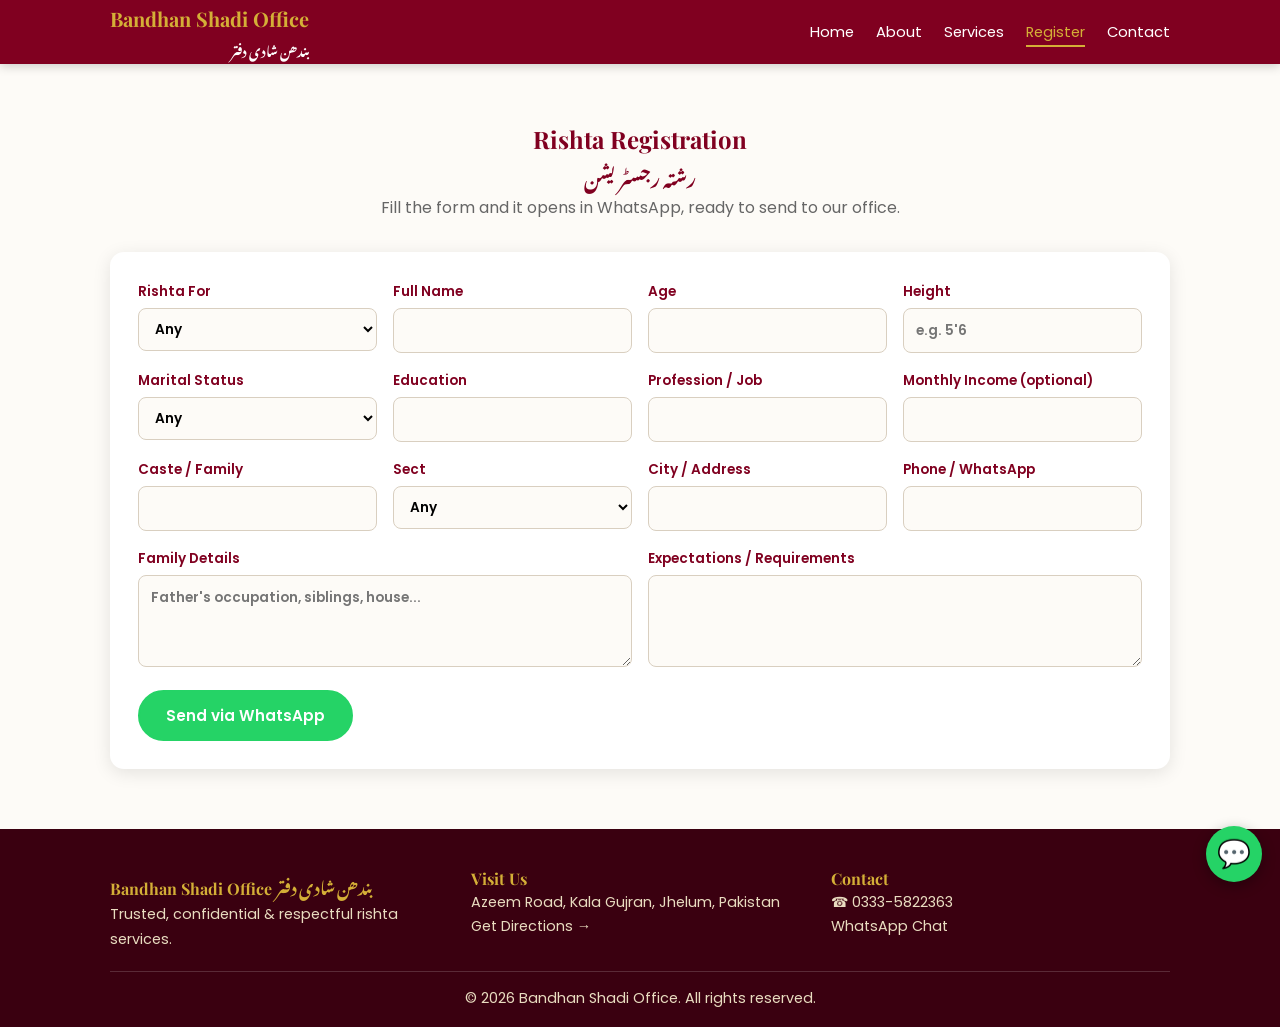
==== register.html @ 281a9fa3 "Add files via upload" ====
<!DOCTYPE html>
<html lang="en"><head><meta charset="UTF-8"><meta name="viewport" content="width=device-width,initial-scale=1">
<title>Register | Bandhan Shadi Office بندھن شادی دفتر</title><meta name="description" content="Register your rishta proposal with Bandhan Shadi Office, Jhelum.">
<link rel="preconnect" href="https://fonts.googleapis.com"><link rel="preconnect" href="https://fonts.gstatic.com" crossorigin>
<link href="https://fonts.googleapis.com/css2?family=Noto+Nastaliq+Urdu:wght@400;700&family=Playfair+Display:wght@600;700&family=Poppins:wght@400;600&display=swap" rel="stylesheet">
<link rel="stylesheet" href="style.css"></head><body>
<header><div class="w nav"><a class="logo" href="index.html">Bandhan Shadi Office<small class="ur">بندھن شادی دفتر</small></a>
<button id="mb" aria-label="Menu">&#9776;</button><nav><a href="index.html">Home</a><a href="about.html">About</a><a href="services.html">Services</a><a href="register.html" class=on>Register</a><a href="contact.html">Contact</a></nav></div></header>
<section><div class="w"><div class="c"><h2>Rishta Registration</h2><h3 class="ur">رشتہ رجسٹریشن</h3><p class="sub">Fill the form and it opens in WhatsApp, ready to send to our office.</p></div>
<form data-wa-form="New Rishta Registration"><div class="fg"><label>Rishta For<select><option value="">Any</option><option>Boy (Groom)</option><option>Girl (Bride)</option></select></label><label>Full Name<input type="text" placeholder=""></label><label>Age<input type="number" placeholder=""></label><label>Height<input type="text" placeholder="e.g. 5'6"></label><label>Marital Status<select><option value="">Any</option><option>Never Married</option><option>Divorced</option><option>Widowed</option></select></label><label>Education<input type="text" placeholder=""></label><label>Profession / Job<input type="text" placeholder=""></label><label>Monthly Income (optional)<input type="text" placeholder=""></label><label>Caste / Family<input type="text" placeholder=""></label><label>Sect<select><option value="">Any</option><option>Sunni</option><option>Shia</option><option>Other</option></select></label><label>City / Address<input type="text" placeholder=""></label><label>Phone / WhatsApp<input type="tel" placeholder=""></label></div>
<div class="fg"><label>Family Details<textarea rows="3" placeholder="Father's occupation, siblings, house..."></textarea></label><label>Expectations / Requirements<textarea rows="3"></textarea></label></div>
<button class="btn wa">Send via WhatsApp</button></form></div></section>
<footer><div class="w"><div class="grid"><div><h3>Bandhan Shadi Office <span class="ur">بندھن شادی دفتر</span></h3><p>Trusted, confidential & respectful rishta services.</p></div>
<div><h3>Visit Us</h3><p>Azeem Road, Kala Gujran, Jhelum, Pakistan<br><a href="https://www.google.com/maps/dir/?api=1&destination=Azeem+Road+Kala+Gujran+Jhelum+Pakistan" target="_blank" rel="noopener">Get Directions &rarr;</a></p></div>
<div><h3>Contact</h3><p><a href="tel:03335822363">&#9742; 0333-5822363</a><br><a data-wa href="#">WhatsApp Chat</a></p></div></div>
<p class="cp">&copy; 2026 Bandhan Shadi Office. All rights reserved.</p></div></footer>
<a class="fab" data-wa href="#" aria-label="WhatsApp">&#128172;</a>
<script src="script.js"></script>
<!-- CHATBOT SCRIPT PLACEHOLDER -->
</body></html>
---- style.css ----
:root{--m:#800020;--g:#D4AF37;--bg:#FDFBF7;--t:#2b2b2b;--r:14px}
*{box-sizing:border-box;margin:0;padding:0}
body{font-family:'Poppins',sans-serif;background:var(--bg);color:var(--t);line-height:1.7}
.ur{font-family:'Noto Nastaliq Urdu',serif;direction:rtl;line-height:2.1}
h1,h2,h3{font-family:'Playfair Display',serif;color:var(--m);line-height:1.3}
a{text-decoration:none;color:inherit}
.w{max-width:1100px;margin:auto;padding:0 20px}
section{padding:60px 0}.alt{background:#f6efe4}
.c{text-align:center}.sub{color:#666;margin-bottom:30px}
header{background:var(--m);position:sticky;top:0;z-index:9;box-shadow:0 2px 10px #0003}
.nav{display:flex;justify-content:space-between;align-items:center;min-height:64px}
.logo{color:var(--g);font-family:'Playfair Display',serif;font-size:1.25rem;font-weight:700}
.logo small{display:block;font-size:.8rem;color:#fff}
nav a{color:#fff;margin-left:22px;font-size:.92rem;padding-bottom:3px}
nav a:hover,nav a.on{color:var(--g);border-bottom:2px solid var(--g)}
#mb{display:none;background:none;border:0;color:var(--g);font-size:1.8rem;cursor:pointer}
.btn{display:inline-block;padding:12px 26px;border-radius:50px;font-weight:600;border:2px solid var(--g);background:var(--g);color:#3a0010;cursor:pointer;font-size:.95rem;font-family:inherit;transition:.2s}
.btn:hover{transform:translateY(-2px);box-shadow:0 6px 16px #0003}
.btn.o{background:transparent;color:var(--g)}.btn.wa{background:#25D366;border-color:#25D366;color:#fff}
.btn.m{background:var(--m);border-color:var(--m);color:#fff}
.hero{background:linear-gradient(135deg,#800020ee,#4d0013f0);color:#fff;text-align:center;padding:90px 0}
.hero h1{color:var(--g);font-size:2.6rem}.hero p{max-width:640px;margin:14px auto 28px;color:#f3e9d2}
.hero .btn{margin:6px}
.grid{display:grid;grid-template-columns:repeat(auto-fit,minmax(240px,1fr));gap:22px}
.card{background:#fff;border-radius:var(--r);padding:26px;box-shadow:0 4px 18px #0000001a;border-top:4px solid var(--g)}
.card h3{margin-bottom:8px;font-size:1.15rem}.ic{font-size:2rem}
form{background:#fff;padding:28px;border-radius:var(--r);box-shadow:0 4px 18px #0000001a}
.fg{display:grid;grid-template-columns:repeat(auto-fit,minmax(220px,1fr));gap:16px;margin-bottom:16px}
label{font-size:.85rem;font-weight:600;color:var(--m);display:block}
input,select,textarea{width:100%;padding:10px 12px;margin-top:5px;border:1px solid #d9cfc0;border-radius:8px;font:inherit;background:var(--bg)}
input:focus,select:focus,textarea:focus{outline:2px solid var(--g)}
.q{font-style:italic}.q b{display:block;font-style:normal;color:var(--m);margin-top:10px}
ul.l{padding-left:20px}.l li{margin:6px 0}
.map{width:100%;height:340px;border:0;border-radius:var(--r)}
.cta{background:var(--m);color:#fff;text-align:center}.cta h2{color:var(--g)}
footer{background:#3a0010;color:#e9dcc0;padding:40px 0 16px;font-size:.9rem}
footer .grid{margin-bottom:20px}footer h3{color:var(--g);font-size:1rem}footer a:hover{color:var(--g)}
.cp{text-align:center;border-top:1px solid #ffffff2a;padding-top:14px}
.fab{position:fixed;right:18px;bottom:18px;background:#25D366;color:#fff;width:56px;height:56px;border-radius:50%;display:flex;align-items:center;justify-content:center;font-size:1.7rem;box-shadow:0 4px 14px #0005;z-index:9}
@media(max-width:760px){#mb{display:block}
nav{display:none;position:absolute;top:100%;left:0;right:0;background:var(--m);padding:10px 20px 18px}
nav.open{display:block}nav a{display:block;margin:0;padding:10px 0;border-bottom:1px solid #ffffff22}
.hero h1{font-size:2rem}section{padding:44px 0}}
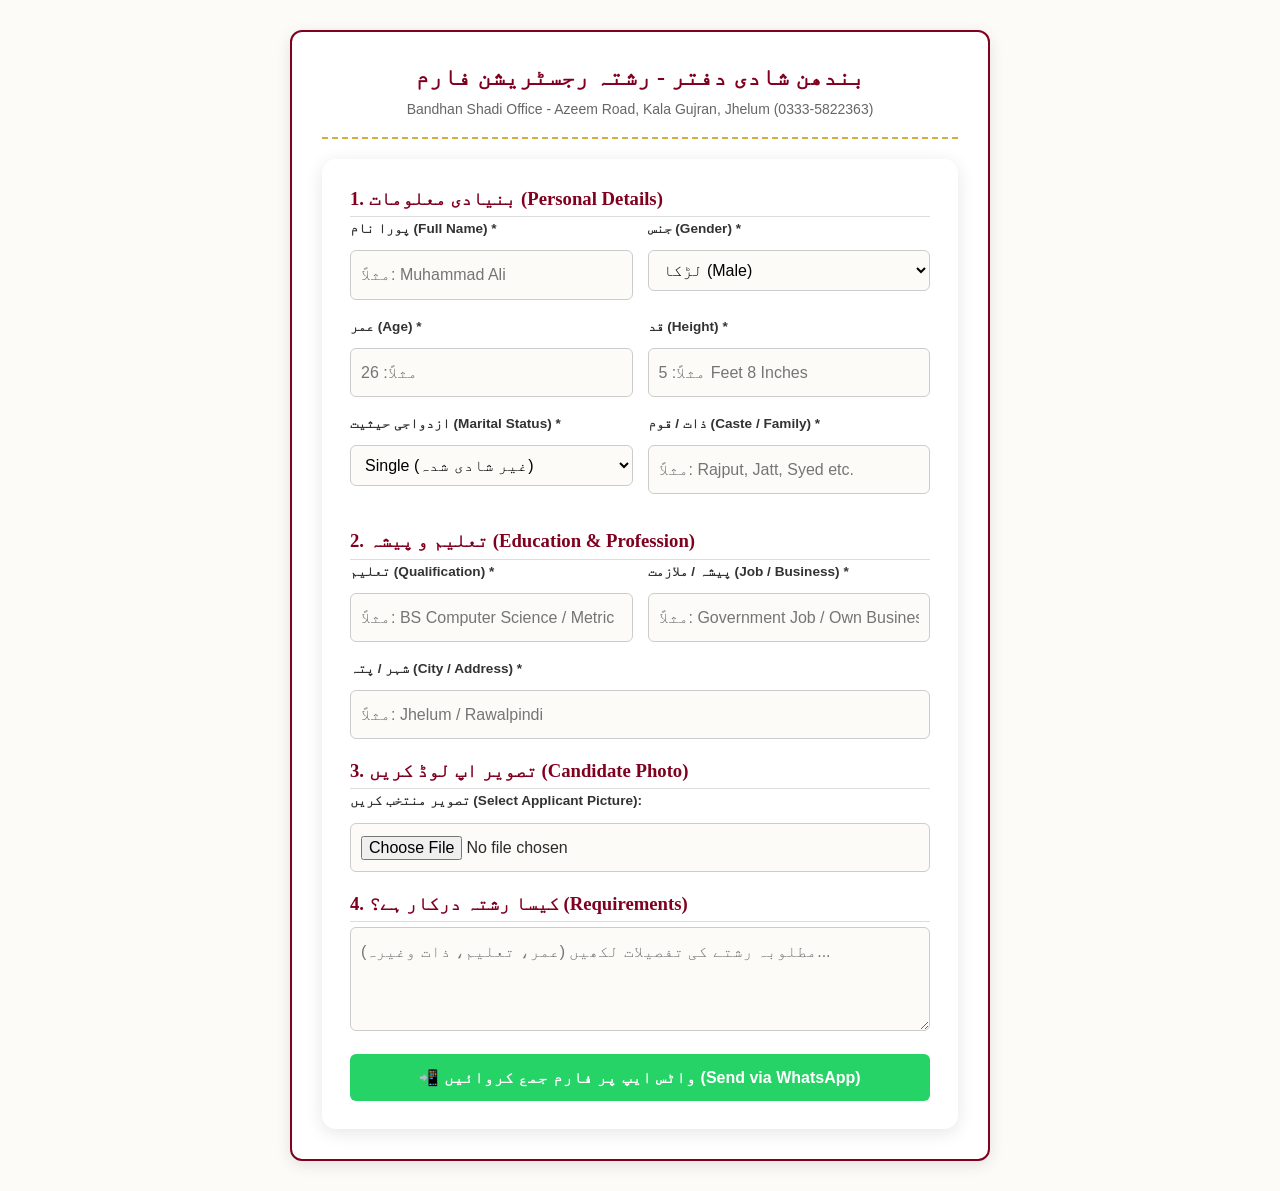
==== commit ac56d6e8: "register.html" ====
--- a/register.html
+++ b/register.html
@@ -1,20 +1,146 @@
 <!DOCTYPE html>
-<html lang="en"><head><meta charset="UTF-8"><meta name="viewport" content="width=device-width,initial-scale=1">
-<title>Register | Bandhan Shadi Office بندھن شادی دفتر</title><meta name="description" content="Register your rishta proposal with Bandhan Shadi Office, Jhelum.">
-<link rel="preconnect" href="https://fonts.googleapis.com"><link rel="preconnect" href="https://fonts.gstatic.com" crossorigin>
-<link href="https://fonts.googleapis.com/css2?family=Noto+Nastaliq+Urdu:wght@400;700&family=Playfair+Display:wght@600;700&family=Poppins:wght@400;600&display=swap" rel="stylesheet">
-<link rel="stylesheet" href="style.css"></head><body>
-<header><div class="w nav"><a class="logo" href="index.html">Bandhan Shadi Office<small class="ur">بندھن شادی دفتر</small></a>
-<button id="mb" aria-label="Menu">&#9776;</button><nav><a href="index.html">Home</a><a href="about.html">About</a><a href="services.html">Services</a><a href="register.html" class=on>Register</a><a href="contact.html">Contact</a></nav></div></header>
-<section><div class="w"><div class="c"><h2>Rishta Registration</h2><h3 class="ur">رشتہ رجسٹریشن</h3><p class="sub">Fill the form and it opens in WhatsApp, ready to send to our office.</p></div>
-<form data-wa-form="New Rishta Registration"><div class="fg"><label>Rishta For<select><option value="">Any</option><option>Boy (Groom)</option><option>Girl (Bride)</option></select></label><label>Full Name<input type="text" placeholder=""></label><label>Age<input type="number" placeholder=""></label><label>Height<input type="text" placeholder="e.g. 5'6"></label><label>Marital Status<select><option value="">Any</option><option>Never Married</option><option>Divorced</option><option>Widowed</option></select></label><label>Education<input type="text" placeholder=""></label><label>Profession / Job<input type="text" placeholder=""></label><label>Monthly Income (optional)<input type="text" placeholder=""></label><label>Caste / Family<input type="text" placeholder=""></label><label>Sect<select><option value="">Any</option><option>Sunni</option><option>Shia</option><option>Other</option></select></label><label>City / Address<input type="text" placeholder=""></label><label>Phone / WhatsApp<input type="tel" placeholder=""></label></div>
-<div class="fg"><label>Family Details<textarea rows="3" placeholder="Father's occupation, siblings, house..."></textarea></label><label>Expectations / Requirements<textarea rows="3"></textarea></label></div>
-<button class="btn wa">Send via WhatsApp</button></form></div></section>
-<footer><div class="w"><div class="grid"><div><h3>Bandhan Shadi Office <span class="ur">بندھن شادی دفتر</span></h3><p>Trusted, confidential & respectful rishta services.</p></div>
-<div><h3>Visit Us</h3><p>Azeem Road, Kala Gujran, Jhelum, Pakistan<br><a href="https://www.google.com/maps/dir/?api=1&destination=Azeem+Road+Kala+Gujran+Jhelum+Pakistan" target="_blank" rel="noopener">Get Directions &rarr;</a></p></div>
-<div><h3>Contact</h3><p><a href="tel:03335822363">&#9742; 0333-5822363</a><br><a data-wa href="#">WhatsApp Chat</a></p></div></div>
-<p class="cp">&copy; 2026 Bandhan Shadi Office. All rights reserved.</p></div></footer>
-<a class="fab" data-wa href="#" aria-label="WhatsApp">&#128172;</a>
-<script src="script.js"></script>
-<!-- CHATBOT SCRIPT PLACEHOLDER -->
-</body></html>+<html lang="ur">
+<head>
+    <meta charset="UTF-8">
+    <meta name="viewport" content="width=device-width, initial-scale=1.0">
+    <title>Proposal Registration - Bandhan Shadi Office</title>
+    <link rel="stylesheet" href="style.css">
+    <style>
+        .form-container {
+            max-width: 700px;
+            margin: 30px auto;
+            background: #fff;
+            padding: 30px;
+            border-radius: 12px;
+            box-shadow: 0 4px 15px rgba(0,0,0,0.1);
+            border: 2px solid #800020;
+        }
+        .form-header {
+            text-align: center;
+            border-bottom: 2px dashed #D4AF37;
+            padding-bottom: 15px;
+            margin-bottom: 20px;
+        }
+        .form-header h2 { color: #800020; margin: 0; }
+        .form-header p { color: #666; font-size: 14px; margin-top: 5px; }
+        .form-group { margin-bottom: 15px; }
+        .form-group label { display: block; font-weight: bold; margin-bottom: 5px; color: #333; }
+        .form-group input, .form-group select, .form-group textarea {
+            width: 100%; padding: 10px; border: 1px solid #ccc; border-radius: 6px; box-sizing: border-box;
+        }
+        .form-row { display: flex; gap: 15px; }
+        .form-row .form-group { flex: 1; }
+        .submit-btn {
+            background: #25D366; color: white; border: none; padding: 14px; font-size: 16px;
+            font-weight: bold; width: 100%; border-radius: 6px; cursor: pointer; display: flex;
+            align-items: center; justify-content: center; gap: 10px;
+        }
+        .submit-btn:hover { background: #128C7E; }
+        #imgPreview { max-width: 120px; margin-top: 10px; border-radius: 6px; display: none; border: 1px solid #ddd; }
+    </style>
+</head>
+<body>
+
+    <div class="form-container">
+        <div class="form-header">
+            <h2>بندھن شادی دفتر - رشتہ رجسٹریشن فارم</h2>
+            <p>Bandhan Shadi Office - Azeem Road, Kala Gujran, Jhelum (0333-5822363)</p>
+        </div>
+
+        <form id="rishtaForm">
+            <!-- Personal Info -->
+            <h3 style="color:#800020; border-bottom:1px solid #ddd; padding-bottom:5px;">1. بنیادی معلومات (Personal Details)</h3>
+            
+            <div class="form-row">
+                <div class="form-group">
+                    <label>پورا نام (Full Name) *</label>
+                    <input type="text" id="fullName" required placeholder="مثلاً: Muhammad Ali">
+                </div>
+                <div class="form-group">
+                    <label>جنس (Gender) *</label>
+                    <select id="gender" required>
+                        <option value="Male (لڑکا)">لڑکا (Male)</option>
+                        <option value="Female (لڑکی)">لڑکی (Female)</option>
+                    </select>
+                </div>
+            </div>
+
+            <div class="form-row">
+                <div class="form-group">
+                    <label>عمر (Age) *</label>
+                    <input type="number" id="age" required placeholder="مثلاً: 26">
+                </div>
+                <div class="form-group">
+                    <label>قد (Height) *</label>
+                    <input type="text" id="height" required placeholder="مثلاً: 5 Feet 8 Inches">
+                </div>
+            </div>
+
+            <div class="form-row">
+                <div class="form-group">
+                    <label>ازدواجی حیثیت (Marital Status) *</label>
+                    <select id="maritalStatus">
+                        <option value="Single (غیر شادی شدہ)">Single (غیر شادی شدہ)</option>
+                        <option value="Divorced (طلاق شدہ)">Divorced (طلاق شدہ)</option>
+                        <option value="Widowed (بیوہ / رنڈوا)">Widowed (بیوہ / رنڈوا)</option>
+                    </select>
+                </div>
+                <div class="form-group">
+                    <label>ذات / قوم (Caste / Family) *</label>
+                    <input type="text" id="caste" required placeholder="مثلاً: Rajput, Jatt, Syed etc.">
+                </div>
+            </div>
+
+            <!-- Education & Job -->
+            <h3 style="color:#800020; border-bottom:1px solid #ddd; padding-bottom:5px; margin-top:20px;">2. تعلیم و پیشہ (Education & Profession)</h3>
+
+            <div class="form-row">
+                <div class="form-group">
+                    <label>تعلیم (Qualification) *</label>
+                    <input type="text" id="education" required placeholder="مثلاً: BS Computer Science / Metric">
+                </div>
+                <div class="form-group">
+                    <label>پیشہ / ملازمت (Job / Business) *</label>
+                    <input type="text" id="job" required placeholder="مثلاً: Government Job / Own Business">
+                </div>
+            </div>
+
+            <div class="form-group">
+                <label>شہر / پتہ (City / Address) *</label>
+                <input type="text" id="city" required placeholder="مثلاً: Jhelum / Rawalpindi">
+            </div>
+
+            <!-- Picture Upload -->
+            <h3 style="color:#800020; border-bottom:1px solid #ddd; padding-bottom:5px; margin-top:20px;">3. تصویر اپ لوڈ کریں (Candidate Photo)</h3>
+            <div class="form-group">
+                <label>تصویر منتخب کریں (Select Applicant Picture):</label>
+                <input type="file" id="applicantPhoto" accept="image/*" onchange="previewImage(event)">
+                <img id="imgPreview" alt="Candidate Preview">
+            </div>
+
+            <!-- Requirement -->
+            <h3 style="color:#800020; border-bottom:1px solid #ddd; padding-bottom:5px; margin-top:20px;">4. کیسا رشتہ درکار ہے؟ (Requirements)</h3>
+            <div class="form-group">
+                <textarea id="requirements" rows="3" placeholder="مطلوبہ رشتے کی تفصیلات لکھیں (عمر، تعلیم، ذات وغیرہ)..."></textarea>
+            </div>
+
+            <button type="submit" class="submit-btn">
+                📲 واٹس ایپ پر فارم جمع کروائیں (Send via WhatsApp)
+            </button>
+        </form>
+    </div>
+
+    <script src="script.js"></script>
+    <script>
+        function previewImage(event) {
+            var reader = new FileReader();
+            reader.onload = function(){
+                var output = document.getElementById('imgPreview');
+                output.src = reader.result;
+                output.style.display = 'block';
+            };
+            reader.readAsDataURL(event.target.files[0]);
+        }
+    </script>
+</body>
+</html>
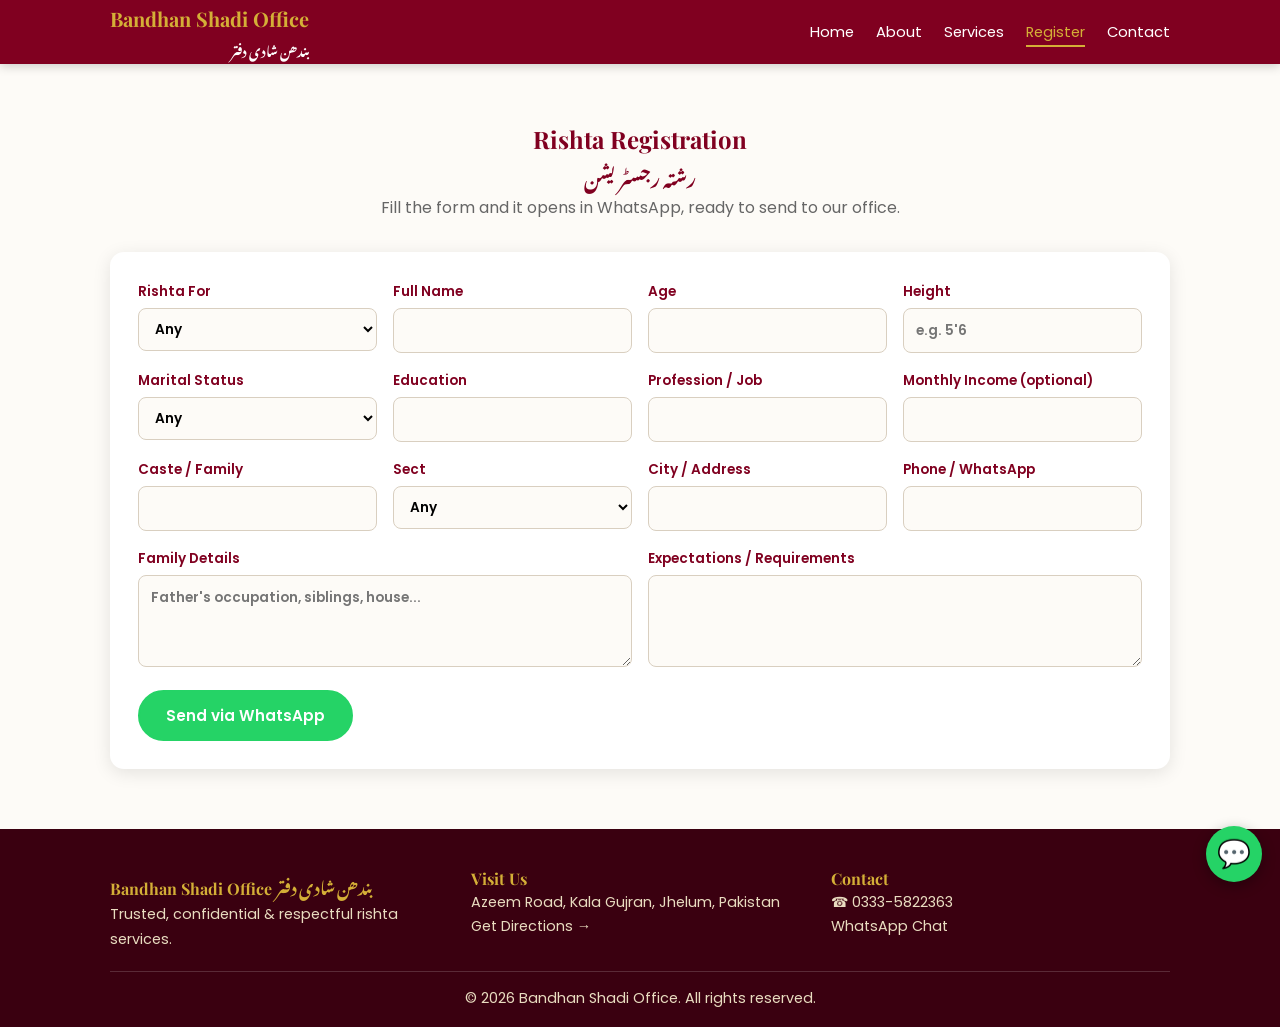
==== commit 1e045a13: "register.html" ====
--- a/register.html
+++ b/register.html
@@ -1,146 +1,20 @@
 <!DOCTYPE html>
-<html lang="ur">
-<head>
-    <meta charset="UTF-8">
-    <meta name="viewport" content="width=device-width, initial-scale=1.0">
-    <title>Proposal Registration - Bandhan Shadi Office</title>
-    <link rel="stylesheet" href="style.css">
-    <style>
-        .form-container {
-            max-width: 700px;
-            margin: 30px auto;
-            background: #fff;
-            padding: 30px;
-            border-radius: 12px;
-            box-shadow: 0 4px 15px rgba(0,0,0,0.1);
-            border: 2px solid #800020;
-        }
-        .form-header {
-            text-align: center;
-            border-bottom: 2px dashed #D4AF37;
-            padding-bottom: 15px;
-            margin-bottom: 20px;
-        }
-        .form-header h2 { color: #800020; margin: 0; }
-        .form-header p { color: #666; font-size: 14px; margin-top: 5px; }
-        .form-group { margin-bottom: 15px; }
-        .form-group label { display: block; font-weight: bold; margin-bottom: 5px; color: #333; }
-        .form-group input, .form-group select, .form-group textarea {
-            width: 100%; padding: 10px; border: 1px solid #ccc; border-radius: 6px; box-sizing: border-box;
-        }
-        .form-row { display: flex; gap: 15px; }
-        .form-row .form-group { flex: 1; }
-        .submit-btn {
-            background: #25D366; color: white; border: none; padding: 14px; font-size: 16px;
-            font-weight: bold; width: 100%; border-radius: 6px; cursor: pointer; display: flex;
-            align-items: center; justify-content: center; gap: 10px;
-        }
-        .submit-btn:hover { background: #128C7E; }
-        #imgPreview { max-width: 120px; margin-top: 10px; border-radius: 6px; display: none; border: 1px solid #ddd; }
-    </style>
-</head>
-<body>
-
-    <div class="form-container">
-        <div class="form-header">
-            <h2>بندھن شادی دفتر - رشتہ رجسٹریشن فارم</h2>
-            <p>Bandhan Shadi Office - Azeem Road, Kala Gujran, Jhelum (0333-5822363)</p>
-        </div>
-
-        <form id="rishtaForm">
-            <!-- Personal Info -->
-            <h3 style="color:#800020; border-bottom:1px solid #ddd; padding-bottom:5px;">1. بنیادی معلومات (Personal Details)</h3>
-            
-            <div class="form-row">
-                <div class="form-group">
-                    <label>پورا نام (Full Name) *</label>
-                    <input type="text" id="fullName" required placeholder="مثلاً: Muhammad Ali">
-                </div>
-                <div class="form-group">
-                    <label>جنس (Gender) *</label>
-                    <select id="gender" required>
-                        <option value="Male (لڑکا)">لڑکا (Male)</option>
-                        <option value="Female (لڑکی)">لڑکی (Female)</option>
-                    </select>
-                </div>
-            </div>
-
-            <div class="form-row">
-                <div class="form-group">
-                    <label>عمر (Age) *</label>
-                    <input type="number" id="age" required placeholder="مثلاً: 26">
-                </div>
-                <div class="form-group">
-                    <label>قد (Height) *</label>
-                    <input type="text" id="height" required placeholder="مثلاً: 5 Feet 8 Inches">
-                </div>
-            </div>
-
-            <div class="form-row">
-                <div class="form-group">
-                    <label>ازدواجی حیثیت (Marital Status) *</label>
-                    <select id="maritalStatus">
-                        <option value="Single (غیر شادی شدہ)">Single (غیر شادی شدہ)</option>
-                        <option value="Divorced (طلاق شدہ)">Divorced (طلاق شدہ)</option>
-                        <option value="Widowed (بیوہ / رنڈوا)">Widowed (بیوہ / رنڈوا)</option>
-                    </select>
-                </div>
-                <div class="form-group">
-                    <label>ذات / قوم (Caste / Family) *</label>
-                    <input type="text" id="caste" required placeholder="مثلاً: Rajput, Jatt, Syed etc.">
-                </div>
-            </div>
-
-            <!-- Education & Job -->
-            <h3 style="color:#800020; border-bottom:1px solid #ddd; padding-bottom:5px; margin-top:20px;">2. تعلیم و پیشہ (Education & Profession)</h3>
-
-            <div class="form-row">
-                <div class="form-group">
-                    <label>تعلیم (Qualification) *</label>
-                    <input type="text" id="education" required placeholder="مثلاً: BS Computer Science / Metric">
-                </div>
-                <div class="form-group">
-                    <label>پیشہ / ملازمت (Job / Business) *</label>
-                    <input type="text" id="job" required placeholder="مثلاً: Government Job / Own Business">
-                </div>
-            </div>
-
-            <div class="form-group">
-                <label>شہر / پتہ (City / Address) *</label>
-                <input type="text" id="city" required placeholder="مثلاً: Jhelum / Rawalpindi">
-            </div>
-
-            <!-- Picture Upload -->
-            <h3 style="color:#800020; border-bottom:1px solid #ddd; padding-bottom:5px; margin-top:20px;">3. تصویر اپ لوڈ کریں (Candidate Photo)</h3>
-            <div class="form-group">
-                <label>تصویر منتخب کریں (Select Applicant Picture):</label>
-                <input type="file" id="applicantPhoto" accept="image/*" onchange="previewImage(event)">
-                <img id="imgPreview" alt="Candidate Preview">
-            </div>
-
-            <!-- Requirement -->
-            <h3 style="color:#800020; border-bottom:1px solid #ddd; padding-bottom:5px; margin-top:20px;">4. کیسا رشتہ درکار ہے؟ (Requirements)</h3>
-            <div class="form-group">
-                <textarea id="requirements" rows="3" placeholder="مطلوبہ رشتے کی تفصیلات لکھیں (عمر، تعلیم، ذات وغیرہ)..."></textarea>
-            </div>
-
-            <button type="submit" class="submit-btn">
-                📲 واٹس ایپ پر فارم جمع کروائیں (Send via WhatsApp)
-            </button>
-        </form>
-    </div>
-
-    <script src="script.js"></script>
-    <script>
-        function previewImage(event) {
-            var reader = new FileReader();
-            reader.onload = function(){
-                var output = document.getElementById('imgPreview');
-                output.src = reader.result;
-                output.style.display = 'block';
-            };
-            reader.readAsDataURL(event.target.files[0]);
-        }
-    </script>
-</body>
-</html>
+<html lang="en"><head><meta charset="UTF-8"><meta name="viewport" content="width=device-width,initial-scale=1">
+<title>Register | Bandhan Shadi Office بندھن شادی دفتر</title><meta name="description" content="Register your rishta proposal with Bandhan Shadi Office, Jhelum.">
+<link rel="preconnect" href="https://fonts.googleapis.com"><link rel="preconnect" href="https://fonts.gstatic.com" crossorigin>
+<link href="https://fonts.googleapis.com/css2?family=Noto+Nastaliq+Urdu:wght@400;700&family=Playfair+Display:wght@600;700&family=Poppins:wght@400;600&display=swap" rel="stylesheet">
+<link rel="stylesheet" href="style.css"></head><body>
+<header><div class="w nav"><a class="logo" href="index.html">Bandhan Shadi Office<small class="ur">بندھن شادی دفتر</small></a>
+<button id="mb" aria-label="Menu">&#9776;</button><nav><a href="index.html">Home</a><a href="about.html">About</a><a href="services.html">Services</a><a href="register.html" class=on>Register</a><a href="contact.html">Contact</a></nav></div></header>
+<section><div class="w"><div class="c"><h2>Rishta Registration</h2><h3 class="ur">رشتہ رجسٹریشن</h3><p class="sub">Fill the form and it opens in WhatsApp, ready to send to our office.</p></div>
+<form data-wa-form="New Rishta Registration"><div class="fg"><label>Rishta For<select><option value="">Any</option><option>Boy (Groom)</option><option>Girl (Bride)</option></select></label><label>Full Name<input type="text" placeholder=""></label><label>Age<input type="number" placeholder=""></label><label>Height<input type="text" placeholder="e.g. 5'6"></label><label>Marital Status<select><option value="">Any</option><option>Never Married</option><option>Divorced</option><option>Widowed</option></select></label><label>Education<input type="text" placeholder=""></label><label>Profession / Job<input type="text" placeholder=""></label><label>Monthly Income (optional)<input type="text" placeholder=""></label><label>Caste / Family<input type="text" placeholder=""></label><label>Sect<select><option value="">Any</option><option>Sunni</option><option>Shia</option><option>Other</option></select></label><label>City / Address<input type="text" placeholder=""></label><label>Phone / WhatsApp<input type="tel" placeholder=""></label></div>
+<div class="fg"><label>Family Details<textarea rows="3" placeholder="Father's occupation, siblings, house..."></textarea></label><label>Expectations / Requirements<textarea rows="3"></textarea></label></div>
+<button class="btn wa">Send via WhatsApp</button></form></div></section>
+<footer><div class="w"><div class="grid"><div><h3>Bandhan Shadi Office <span class="ur">بندھن شادی دفتر</span></h3><p>Trusted, confidential & respectful rishta services.</p></div>
+<div><h3>Visit Us</h3><p>Azeem Road, Kala Gujran, Jhelum, Pakistan<br><a href="https://www.google.com/maps/dir/?api=1&destination=Azeem+Road+Kala+Gujran+Jhelum+Pakistan" target="_blank" rel="noopener">Get Directions &rarr;</a></p></div>
+<div><h3>Contact</h3><p><a href="tel:03335822363">&#9742; 0333-5822363</a><br><a data-wa href="#">WhatsApp Chat</a></p></div></div>
+<p class="cp">&copy; 2026 Bandhan Shadi Office. All rights reserved.</p></div></footer>
+<a class="fab" data-wa href="#" aria-label="WhatsApp">&#128172;</a>
+<script src="script.js"></script>
+<!-- CHATBOT SCRIPT PLACEHOLDER -->
+</body></html>
